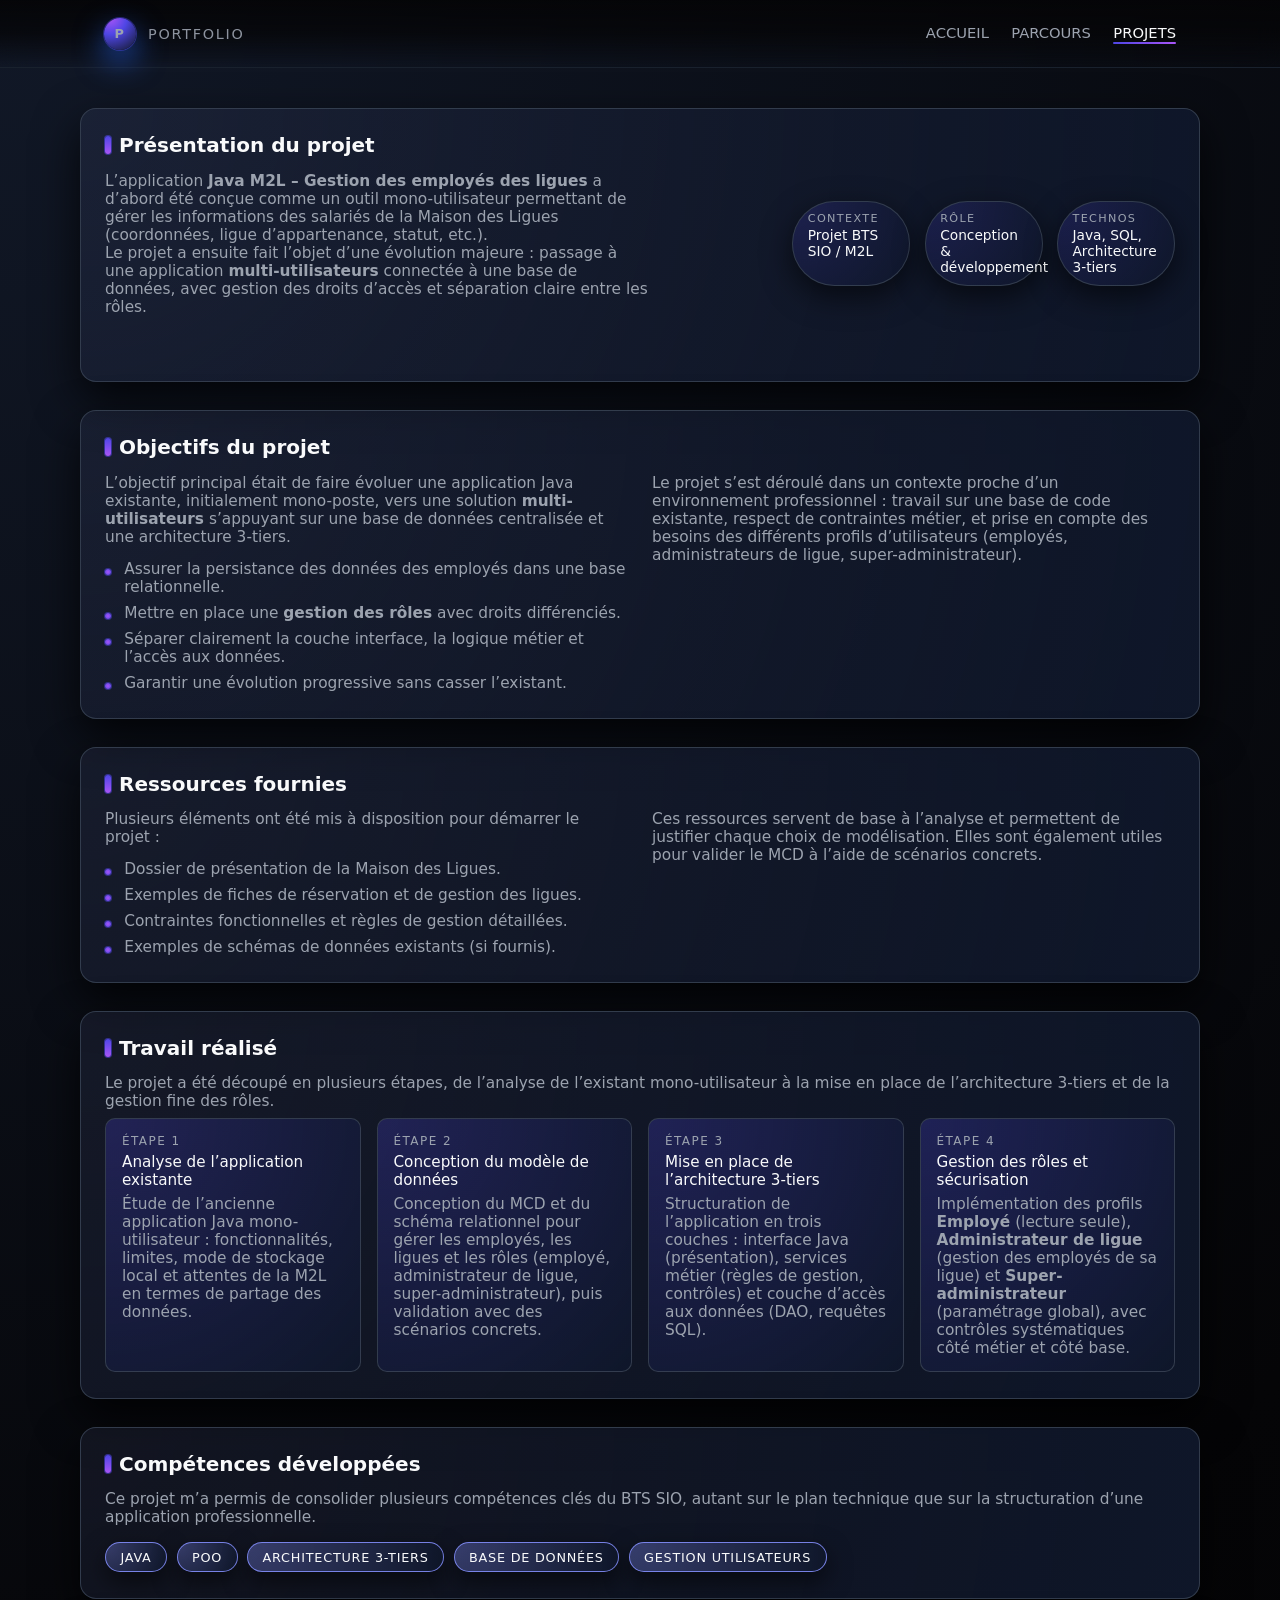
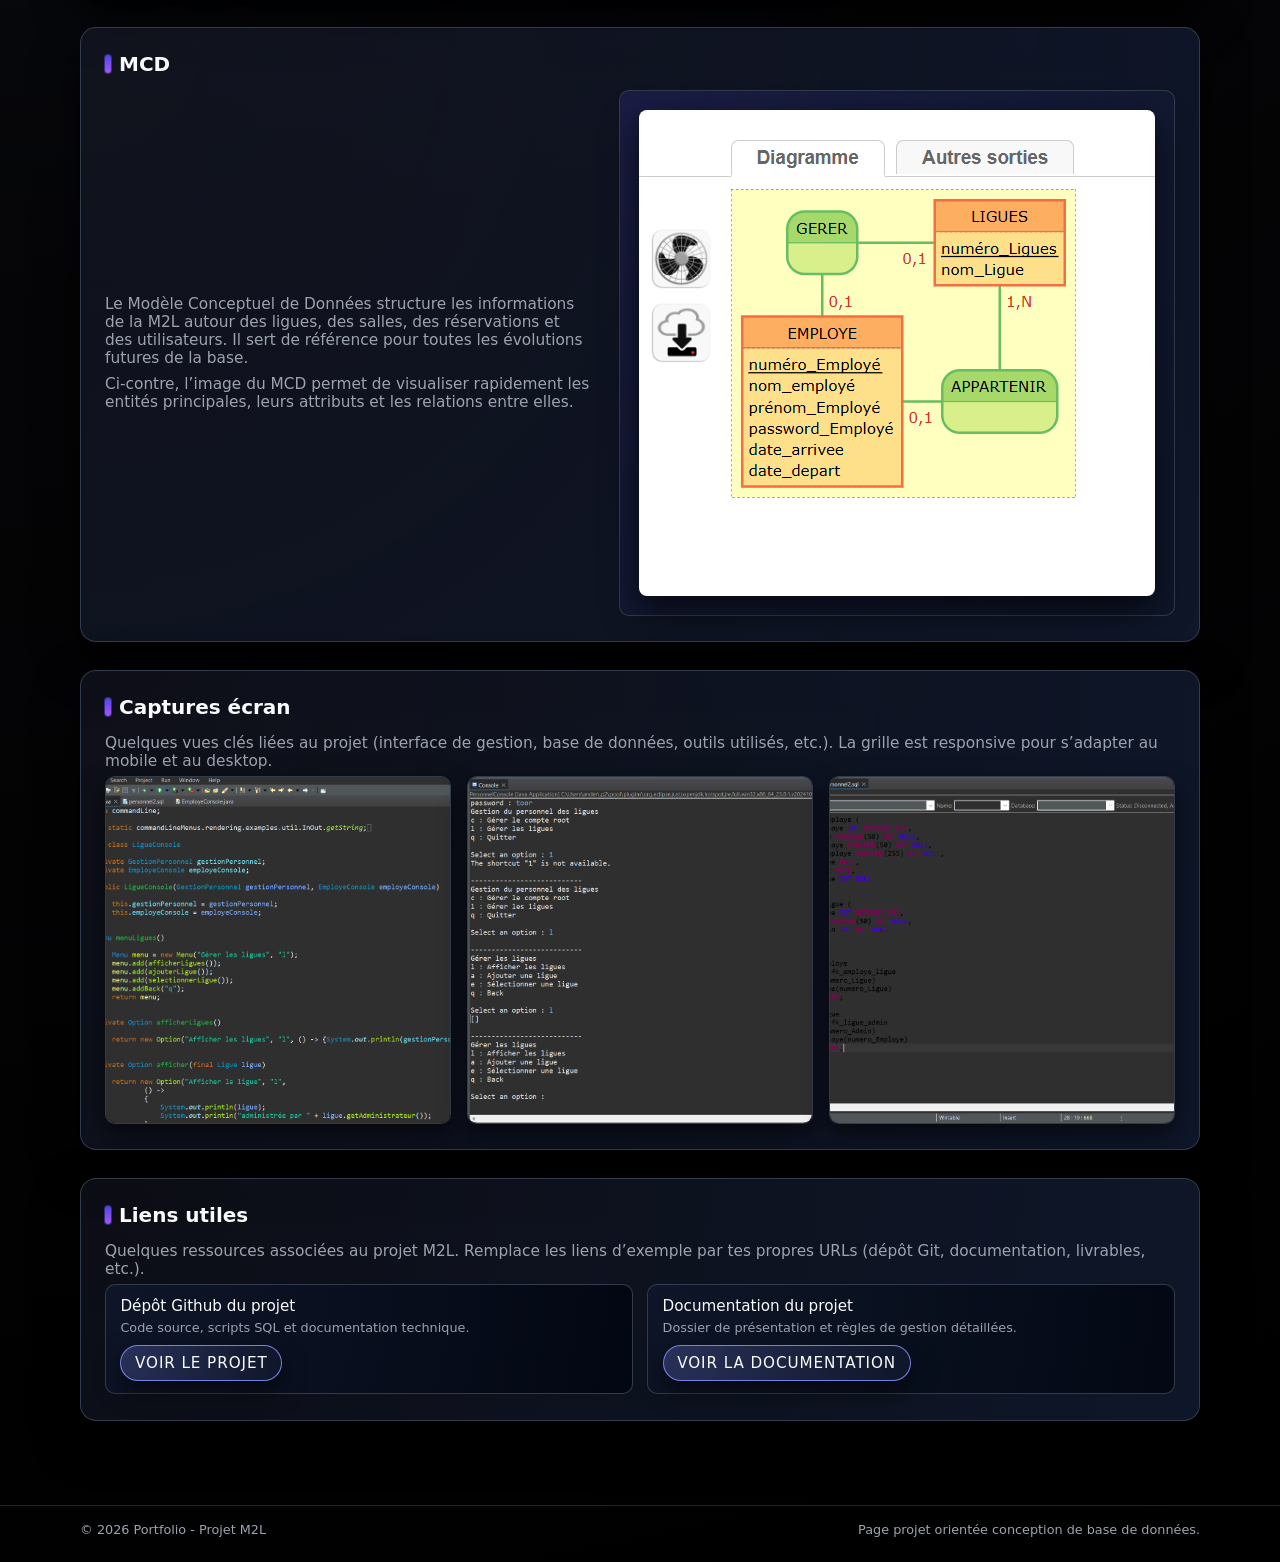
==== index.html @ 2aa51deb "Rename m2l-projet.html to index.html" ====
<!DOCTYPE html>
<html lang="fr">
<head>
  <meta charset="UTF-8" />
  <meta name="viewport" content="width=device-width, initial-scale=1.0" />
  <title>Projet M2L - Portfolio</title>
  <link rel="stylesheet" href="Styles.css">
</head>
<body>
  <div class="page">
    <header>
      <div class="header-inner">
        <a href="index.html" class="logo">
          <div class="logo-mark">P</div>
          <span>PORTFOLIO</span>
        </a>
        <nav>
          <a href="index.html" class="nav-link">ACCUEIL</a>
          <a href="parcours.html" class="nav-link">PARCOURS</a>
          <a href="projets.html" class="nav-link active">PROJETS</a>
        </nav>
      </div>
    </header>

    <main>
      <section class="container" id="presentation">
        <h2>Présentation du projet</h2>
        <div class="intro">
          <div class="intro-text">
            <p>
              L’application <strong>Java M2L – Gestion des employés des ligues</strong> a d’abord été conçue
              comme un outil mono-utilisateur permettant de gérer les informations des salariés de la Maison
              des Ligues (coordonnées, ligue d’appartenance, statut, etc.).
            </p>
            <p class="muted">
              Le projet a ensuite fait l’objet d’une évolution majeure : passage à une application
              <strong>multi-utilisateurs</strong> connectée à une base de données, avec gestion des droits
              d’accès et séparation claire entre les rôles.
            </p>
          </div>
          <div class="intro-meta">
            <div class="pill">
              <span class="pill-label">Contexte</span>
              <span class="pill-value">Projet BTS SIO / M2L</span>
            </div>
            <div class="pill">
              <span class="pill-label">Rôle</span>
              <span class="pill-value">Conception & développement</span>
            </div>
            <div class="pill">
              <span class="pill-label">Technos</span>
              <span class="pill-value">Java, SQL, Architecture 3-tiers</span>
            </div>

          </div>
        </div>
      </section>

      <section class="container" id="objectifs">
        <h2>Objectifs du projet</h2>
        <div class="grid-2">
          <div class="text-block">
            <p>
              L’objectif principal était de faire évoluer une application Java existante, initialement
              mono-poste, vers une solution <strong>multi-utilisateurs</strong> s’appuyant sur une base de
              données centralisée et une architecture 3-tiers.
            </p>
            <ul class="list">
              <li>Assurer la persistance des données des employés dans une base relationnelle.</li>
              <li>Mettre en place une <strong>gestion des rôles</strong> avec droits différenciés.</li>
              <li>Séparer clairement la couche interface, la logique métier et l’accès aux données.</li>
              <li>Garantir une évolution progressive sans casser l’existant.</li>
            </ul>
          </div>
          <div class="text-block">
            <p class="muted">
              Le projet s’est déroulé dans un contexte proche d’un environnement professionnel&nbsp;:
              travail sur une base de code existante, respect de contraintes métier, et prise en compte des
              besoins des différents profils d’utilisateurs (employés, administrateurs de ligue,
              super-administrateur).
            </p>
          </div>
        </div>
      </section>

      <section class="container" id="ressources">
        <h2>Ressources fournies</h2>
        <div class="grid-2">
          <div class="text-block">
            <p>Plusieurs éléments ont été mis à disposition pour démarrer le projet :</p>
            <ul class="list">
              <li>Dossier de présentation de la Maison des Ligues.</li>
              <li>Exemples de fiches de réservation et de gestion des ligues.</li>
              <li>Contraintes fonctionnelles et règles de gestion détaillées.</li>
              <li>Exemples de schémas de données existants (si fournis).</li>
            </ul>
          </div>
          <div class="text-block">
            <p class="muted">
              Ces ressources servent de base à l’analyse et permettent de justifier chaque choix de
              modélisation. Elles sont également utiles pour valider le MCD à l’aide de scénarios concrets.
            </p>
          </div>
        </div>
      </section>

      <section class="container" id="travail">
        <h2>Travail réalisé</h2>
        <p class="muted">
          Le projet a été découpé en plusieurs étapes, de l’analyse de l’existant mono-utilisateur à la mise
          en place de l’architecture 3-tiers et de la gestion fine des rôles.
        </p>
        <div class="work-steps">
          <div class="step-card">
            <span class="step-label">Étape 1</span>
            <span class="step-title">Analyse de l’application existante</span>
            <p class="muted">
              Étude de l’ancienne application Java mono-utilisateur&nbsp;: fonctionnalités, limites,
              mode de stockage local et attentes de la M2L en termes de partage des données.
            </p>
          </div>
          <div class="step-card">
            <span class="step-label">Étape 2</span>
            <span class="step-title">Conception du modèle de données</span>
            <p class="muted">
              Conception du MCD et du schéma relationnel pour gérer les employés, les ligues et les rôles
              (employé, administrateur de ligue, super-administrateur), puis validation avec des scénarios
              concrets.
            </p>
          </div>
          <div class="step-card">
            <span class="step-label">Étape 3</span>
            <span class="step-title">Mise en place de l’architecture 3-tiers</span>
            <p class="muted">
              Structuration de l’application en trois couches&nbsp;: interface Java (présentation), services
              métier (règles de gestion, contrôles) et couche d’accès aux données (DAO, requêtes SQL).
            </p>
          </div>
          <div class="step-card">
            <span class="step-label">Étape 4</span>
            <span class="step-title">Gestion des rôles et sécurisation</span>
            <p class="muted">
              Implémentation des profils <strong>Employé</strong> (lecture seule), <strong>Administrateur de
              ligue</strong> (gestion des employés de sa ligue) et <strong>Super-administrateur</strong>
              (paramétrage global), avec contrôles systématiques côté métier et côté base.
            </p>
          </div>
        </div>
      </section>

      <section class="container" id="competences">
        <h2>Compétences développées</h2>
        <p class="muted">
          Ce projet m’a permis de consolider plusieurs compétences clés du BTS SIO, autant sur le plan
          technique que sur la structuration d’une application professionnelle.
        </p>
        <div class="skills-badges">
          <span class="skill-badge">Java</span>
          <span class="skill-badge">POO</span>
          <span class="skill-badge">Architecture 3-tiers</span>
          <span class="skill-badge">Base de données</span>
          <span class="skill-badge">Gestion utilisateurs</span>
        </div>
      </section>

      <section class="container" id="mcd">
        <h2>MCD</h2>
        <div class="mcd-wrapper">
          <div class="text-block">
            <p>
              Le Modèle Conceptuel de Données structure les informations de la M2L autour des ligues, des
              salles, des réservations et des utilisateurs. Il sert de référence pour toutes les évolutions
              futures de la base.
            </p>
            <p class="muted">
              Ci-contre, l’image du MCD permet de visualiser rapidement les entités principales, leurs
              attributs et les relations entre elles.
            </p>
          </div>
          <div class="mcd-placeholder">
            <img src="Asset/images/mcd44.png" alt="Modèle conceptuel de données de l'application Java M2L" />
          </div>
        </div>
      </section>

      <section class="container" id="captures">
        <h2>Captures écran</h2>
        <p class="muted">
          Quelques vues clés liées au projet (interface de gestion, base de données, outils utilisés, etc.).
          La grille est responsive pour s’adapter au mobile et au desktop.
        </p>
        <div class="captures-grid">
          <div class="card capture-card">
            <img src="Asset/images/interface.png" alt="Interface principale application M2L" />
          </div>
          <div class="card capture-card">
            <img src="Asset/images/console.png" alt="Gestion des employés et des ligues dans l'application M2L" />
          </div>
          <div class="card capture-card">
            <img src="Asset/images/BDD.png" alt="Écran d'administration et gestion des utilisateurs M2L" />
          </div>
        </div>
      </section>

      <section class="container" id="liens">
        <h2>Liens utiles</h2>
        <p class="muted">
          Quelques ressources associées au projet M2L. Remplace les liens d’exemple par tes propres URLs
          (dépôt Git, documentation, livrables, etc.).
        </p>
        <div class="links-list">
          <div class="link-item">
            <div class="link-title">Dépôt Github du projet</div>
            <small>Code source, scripts SQL et documentation technique.</small>
            <a href="https://github.com/diarah-zr/atelier-pro-e" target="_blank" rel="noopener noreferrer" class="btn-link">Voir le projet</a>
          </div>
          <div class="link-item">
            <div class="link-title">Documentation du projet</div>
            <small>Dossier de présentation et règles de gestion détaillées.</small>
            <a href="https://moodle.alexandre-mesle.com/mod/page/view.php?id=1007" target="_blank" rel="noopener noreferrer" class="btn-link">Voir la documentation</a>
          </div>
        </div>
      </section>
    </main>

    <footer>
      <div class="footer-inner">
        <span>© <span id="year"></span> Portfolio - Projet M2L</span>
        <span>Page projet orientée conception de base de données.</span>
      </div>
    </footer>

    <div class="lightbox" id="lightbox" aria-hidden="true">
      <div class="lightbox-inner">
        <button class="lightbox-close" type="button" aria-label="Fermer l’aperçu de l’image">&times;</button>
        <img src="" alt="" class="lightbox-image" />
      </div>
    </div>
  </div>

  <script src="Script.js"></script>
</body>
</html>
---- Styles.css ----
:root {
    --bg-color: #050507;
    --card-bg: #0f1015;
    --accent: #4f46e5;
    --accent-soft: rgba(79, 70, 229, 0.15);
    --text-main: #f9fafb;
    --text-muted: #9ca3af;
    --border-subtle: #1f2933;
    --radius-lg: 16px;
    --radius-md: 10px;
    --shadow-soft: 0 18px 45px rgba(0, 0, 0, 0.75);
    --shadow-subtle: 0 10px 30px rgba(0, 0, 0, 0.6);
    --transition-fast: 180ms ease-out;
  }

  * {
    box-sizing: border-box;
    margin: 0;
    padding: 0;
  }

  body {
    min-height: 100vh;
    font-family: system-ui, -apple-system, BlinkMacSystemFont, "Segoe UI", sans-serif;
    background: radial-gradient(circle at top left, #111827 0, #050507 55%, #000 100%);
    color: var(--text-main);
    -webkit-font-smoothing: antialiased;
  }

  a {
    color: inherit;
    text-decoration: none;
  }

  .page {
    display: flex;
    flex-direction: column;
    min-height: 100vh;
  }

  header {
    position: sticky;
    top: 0;
    z-index: 50;
    backdrop-filter: blur(14px);
    background: linear-gradient(to bottom, rgba(5, 5, 7, 0.95), rgba(5, 5, 7, 0.75), transparent);
    border-bottom: 1px solid rgba(31, 41, 55, 0.8);
  }

  .header-inner {
    max-width: 1120px;
    margin: 0 auto;
    padding: 1.1rem 1.5rem;
    display: flex;
    align-items: center;
    justify-content: space-between;
    gap: 1.5rem;
  }

  .logo {
    display: flex;
    align-items: center;
    gap: 0.75rem;
    letter-spacing: 0.12em;
    font-size: 0.9rem;
    text-transform: uppercase;
    color: var(--text-muted);
  }

  .logo-mark {
    width: 32px;
    height: 32px;
    border-radius: 999px;
    background: radial-gradient(circle at 20% 0, #a855f7, #4f46e5 40%, #111827 100%);
    box-shadow:
      0 0 0 1px rgba(79, 70, 229, 0.45),
      0 12px 30px rgba(37, 99, 235, 0.7);
    display: flex;
    align-items: center;
    justify-content: center;
    font-weight: 700;
    font-size: 0.8rem;
  }

  .logo span:last-child {
    opacity: 0.9;
  }

  nav {
    display: flex;
    align-items: center;
    gap: 1.4rem;
    font-size: 0.92rem;
  }

  .nav-link {
    position: relative;
    color: var(--text-muted);
    padding-bottom: 0.2rem;
    transition: color var(--transition-fast);
  }

  .nav-link::after {
    content: "";
    position: absolute;
    left: 0;
    bottom: 0;
    width: 0;
    height: 2px;
    border-radius: 999px;
    background: linear-gradient(to right, #4f46e5, #a855f7);
    transition: width var(--transition-fast);
  }

  .nav-link:hover {
    color: var(--text-main);
  }

  .nav-link:hover::after {
    width: 100%;
  }

  .nav-link.active {
    color: var(--text-main);
  }

  .nav-link.active::after {
    width: 100%;
  }

  main {
    flex: 1;
    padding: 2.5rem 1.5rem 3.5rem;
  }

  .intro {
    max-width: 1120px;
    margin: 0 auto 2.5rem;
    display: grid;
    grid-template-columns: minmax(0, 2.2fr) minmax(0, 1.3fr);
    gap: 2.5rem;
    align-items: center;
  }

  .intro-text h1 {
    font-size: clamp(2.1rem, 3vw, 2.6rem);
    line-height: 1.2;
    margin-bottom: 0.9rem;
  }

  .intro-text h1 span {
    background: linear-gradient(to right, #6366f1, #a855f7);
    -webkit-background-clip: text;
    color: transparent;
  }

  .intro-text p {
    color: var(--text-muted);
    font-size: 0.98rem;
    max-width: 34rem;
  }

  .intro-meta {
    display: grid;
    grid-template-columns: repeat(auto-fit, minmax(110px, 1fr));
    gap: 0.9rem;
  }

  .pill {
    border-radius: 999px;
    padding: 0.65rem 0.9rem;
    border: 1px solid rgba(55, 65, 81, 0.9);
    background: radial-gradient(circle at top left, rgba(79, 70, 229, 0.2), rgba(15, 23, 42, 0.95));
    box-shadow: var(--shadow-subtle);
    display: flex;
    flex-direction: column;
    gap: 0.12rem;
  }

  .pill-label {
    font-size: 0.7rem;
    text-transform: uppercase;
    letter-spacing: 0.12em;
    color: var(--text-muted);
  }

  .pill-value {
    font-size: 0.86rem;
  }

  section.container {
    max-width: 1120px;
    margin: 0 auto 1.75rem;
    padding: 1.5rem 1.5rem 1.6rem;
    border-radius: var(--radius-lg);
    background: radial-gradient(circle at top left, rgba(148, 163, 253, 0.08), rgba(15, 23, 42, 0.98));
    border: 1px solid rgba(55, 65, 81, 0.9);
    box-shadow: var(--shadow-soft);
  }

  section.container h2 {
    font-size: 1.25rem;
    margin-bottom: 0.9rem;
    display: flex;
    align-items: center;
    gap: 0.5rem;
  }

  section.container h2::before {
    content: "";
    width: 6px;
    height: 18px;
    border-radius: 999px;
    background: linear-gradient(to bottom, #4f46e5, #a855f7);
    box-shadow: 0 0 0 1px rgba(79, 70, 229, 0.55);
  }

  section.container p,
  section.container li {
    font-size: 0.96rem;
    color: var(--text-muted);
  }

  .text-block {
    display: flex;
    flex-direction: column;
    gap: 0.5rem;
  }

  .muted {
    color: var(--text-muted);
  }

  .skills-badges {
    display: flex;
    flex-wrap: wrap;
    gap: 0.6rem;
    margin-top: 1rem;
  }

  .skill-badge {
    padding: 0.4rem 0.9rem;
    border-radius: 999px;
    font-size: 0.8rem;
    letter-spacing: 0.06em;
    text-transform: uppercase;
    border: 1px solid rgba(129, 140, 248, 0.9);
    background:
      radial-gradient(circle at top left, rgba(129, 140, 248, 0.35), rgba(15, 23, 42, 0.95));
    box-shadow: 0 10px 25px rgba(0, 0, 0, 0.55);
    color: var(--text-main);
    white-space: nowrap;
    transition:
      transform var(--transition-fast),
      box-shadow var(--transition-fast),
      border-color var(--transition-fast),
      background var(--transition-fast);
  }

  .skill-badge:hover {
    transform: translateY(-2px);
    box-shadow: var(--shadow-subtle);
    border-color: rgba(196, 181, 253, 0.95);
    background:
      radial-gradient(circle at top left, rgba(196, 181, 253, 0.4), rgba(15, 23, 42, 0.98));
  }

  .lightbox {
    position: fixed;
    inset: 0;
    background: rgba(0, 0, 0, 0.8);
    display: flex;
    align-items: center;
    justify-content: center;
    opacity: 0;
    pointer-events: none;
    transition: opacity var(--transition-fast);
    z-index: 90;
  }

  .lightbox.is-open {
    opacity: 1;
    pointer-events: auto;
  }

  .lightbox-inner {
    position: relative;
    max-width: 90vw;
    max-height: 85vh;
    border-radius: var(--radius-lg);
    background: radial-gradient(circle at top left, rgba(55, 65, 81, 0.6), rgba(15, 23, 42, 0.98));
    border: 1px solid rgba(55, 65, 81, 0.9);
    box-shadow: 0 25px 70px rgba(0, 0, 0, 0.9);
    overflow: hidden;
    transform: scale(0.96);
    opacity: 0.98;
    transition: transform var(--transition-fast);
  }

  .lightbox.is-open .lightbox-inner {
    transform: scale(1);
  }

  .lightbox-image {
    display: block;
    max-width: 90vw;
    max-height: 85vh;
    width: auto;
    height: auto;
    object-fit: contain;
  }

  .lightbox-close {
    position: absolute;
    top: 0.75rem;
    right: 0.85rem;
    width: 32px;
    height: 32px;
    border-radius: 999px;
    border: 1px solid rgba(148, 163, 253, 0.9);
    background: rgba(15, 23, 42, 0.95);
    color: var(--text-main);
    font-size: 1.3rem;
    line-height: 1;
    cursor: pointer;
    display: flex;
    align-items: center;
    justify-content: center;
    transition:
      background var(--transition-fast),
      transform var(--transition-fast),
      box-shadow var(--transition-fast);
  }

  .lightbox-close:hover {
    background: rgba(55, 65, 81, 0.95);
    transform: translateY(-1px);
    box-shadow: 0 10px 25px rgba(0, 0, 0, 0.7);
  }

  .grid-2 {
    display: grid;
    grid-template-columns: repeat(2, minmax(0, 1fr));
    gap: 1.5rem;
  }

  .list {
    list-style: none;
    display: flex;
    flex-direction: column;
    gap: 0.5rem;
    margin-top: 0.4rem;
  }

  .list li {
    position: relative;
    padding-left: 1.2rem;
  }

  .list li::before {
    content: "";
    position: absolute;
    left: 0;
    top: 0.55rem;
    width: 6px;
    height: 6px;
    border-radius: 999px;
    background: radial-gradient(circle, #a855f7, #4f46e5);
    box-shadow: 0 0 0 1px rgba(79, 70, 229, 0.5);
  }

  .work-steps {
    display: grid;
    grid-template-columns: repeat(auto-fit, minmax(210px, 1fr));
    gap: 1rem;
    margin-top: 0.5rem;
  }

  .step-card {
    border-radius: var(--radius-md);
    border: 1px solid rgba(55, 65, 81, 0.9);
    background: radial-gradient(circle at top left, rgba(79, 70, 229, 0.25), rgba(15, 23, 42, 0.98));
    padding: 0.9rem 1rem;
    display: flex;
    flex-direction: column;
    gap: 0.35rem;
  }

  .step-label {
    font-size: 0.75rem;
    text-transform: uppercase;
    letter-spacing: 0.12em;
    color: var(--text-muted);
  }

  .step-title {
    font-size: 0.95rem;
    font-weight: 500;
  }

  .mcd-wrapper {
    display: grid;
    grid-template-columns: minmax(0, 1.4fr) minmax(0, 1.6fr);
    gap: 1.75rem;
    align-items: center;
    margin-top: 0.3rem;
  }

  .mcd-placeholder {
    border-radius: var(--radius-md);
    border: 1px solid rgba(55, 65, 81, 0.9);
    background: radial-gradient(circle at top left, rgba(79, 70, 229, 0.18), rgba(15, 23, 42, 0.98));
    padding: 1.2rem;
    display: flex;
    flex-direction: column;
    justify-content: center;
    align-items: center;
    text-align: center;
  }

  .mcd-placeholder img {
    max-width: 600px;
    width: 100%;
    height: auto;
    border-radius: calc(var(--radius-md) - 2px);
    box-shadow: 0 14px 35px rgba(0, 0, 0, 0.7);
    display: block;
  }

  .captures-grid {
    display: grid;
    grid-template-columns: repeat(3, minmax(0, 1fr));
    gap: 1rem;
    margin-top: 0.4rem;
  }

  .capture-card,
  .card {
    position: relative;
    overflow: hidden;
    border-radius: var(--radius-md);
    border: 1px solid rgba(55, 65, 81, 0.9);
    background: radial-gradient(circle at top left, rgba(17, 24, 39, 0.9), rgba(3, 7, 18, 0.9));
    min-height: 160px;
    display: flex;
    align-items: center;
    justify-content: center;
    color: var(--text-muted);
    font-size: 0.9rem;
    text-align: center;
    padding: 0;
    cursor: default;
    box-shadow: 0 10px 25px rgba(0, 0, 0, 0.6);
    transition:
      transform var(--transition-fast),
      box-shadow var(--transition-fast),
      border-color var(--transition-fast);
  }

  .capture-card::after,
  .card::after {
    content: "";
    position: absolute;
    inset: 0;
    background: radial-gradient(circle at top left, rgba(79, 70, 229, 0.25), transparent 60%);
    opacity: 0;
    transition: opacity var(--transition-fast);
    pointer-events: none;
  }

  .capture-card img,
  .card img {
    width: 100%;
    height: 100%;
    object-fit: cover;
    border-radius: calc(var(--radius-md) - 2px);
    transform: scale(1);
    transition: transform var(--transition-fast);
    display: block;
  }

  .capture-card:hover,
  .card:hover {
    transform: translateY(-4px);
    box-shadow: var(--shadow-subtle);
    border-color: rgba(129, 140, 248, 0.9);
  }

  .capture-card:hover::after,
  .card:hover::after {
    opacity: 1;
  }

  .capture-card:hover img,
  .card:hover img {
    transform: scale(1.03);
  }

  .links-list {
    display: grid;
    grid-template-columns: repeat(auto-fit, minmax(210px, 1fr));
    gap: 0.9rem;
    margin-top: 0.4rem;
  }

  .link-item {
    border-radius: var(--radius-md);
    border: 1px solid rgba(55, 65, 81, 0.9);
    background: radial-gradient(circle at top left, rgba(15, 23, 42, 0.95), rgba(3, 7, 18, 0.95));
    padding: 0.75rem 0.9rem;
    display: flex;
    flex-direction: column;
    gap: 0.3rem;
    transition: border-color var(--transition-fast), box-shadow var(--transition-fast), transform var(--transition-fast);
  }

  .link-title {
    font-size: 0.95rem;
    color: var(--text-main);
  }

  .link-item a {
    font-size: 0.95rem;
    color: var(--text-main);
  }

  .btn-link {
    align-self: flex-start;
    margin-top: 0.35rem;
    padding: 0.5rem 0.85rem;
    border-radius: 999px;
    border: 1px solid rgba(129, 140, 248, 0.9);
    background: radial-gradient(circle at top left, rgba(129, 140, 248, 0.25), rgba(15, 23, 42, 0.95));
    box-shadow: 0 10px 25px rgba(0, 0, 0, 0.55);
    font-size: 0.82rem;
    letter-spacing: 0.06em;
    text-transform: uppercase;
    transition:
      transform var(--transition-fast),
      box-shadow var(--transition-fast),
      border-color var(--transition-fast),
      background var(--transition-fast);
  }

  .btn-link:hover {
    transform: translateY(-1px);
    box-shadow: var(--shadow-subtle);
    border-color: rgba(196, 181, 253, 0.95);
    background: radial-gradient(circle at top left, rgba(196, 181, 253, 0.28), rgba(15, 23, 42, 0.98));
  }

  .link-item small {
    font-size: 0.8rem;
    color: var(--text-muted);
  }

  .link-item:hover {
    border-color: rgba(129, 140, 248, 0.95);
    transform: translateY(-2px);
    box-shadow: var(--shadow-subtle);
  }

  footer {
    border-top: 1px solid rgba(31, 41, 55, 0.9);
    padding: 1rem 1.5rem 1.6rem;
    color: var(--text-muted);
    font-size: 0.8rem;
  }

  .footer-inner {
    max-width: 1120px;
    margin: 0 auto;
    display: flex;
    justify-content: space-between;
    gap: 1rem;
    flex-wrap: wrap;
  }

  /* Responsif */
  @media (max-width: 1024px) {
    .captures-grid {
      grid-template-columns: repeat(2, minmax(0, 1fr));
    }
  }

  @media (max-width: 900px) {
    .intro {
      grid-template-columns: minmax(0, 1fr);
    }

    .intro-meta {
      max-width: 20rem;
    }

    .mcd-wrapper {
      grid-template-columns: minmax(0, 1fr);
    }
  }

  @media (max-width: 720px) {
    .header-inner {
      padding-inline: 1.1rem;
    }

    nav {
      gap: 1rem;
      font-size: 0.86rem;
    }

    main {
      padding-inline: 1.1rem;
      padding-top: 2rem;
    }

    section.container {
      padding-inline: 1.2rem;
    }

    .grid-2 {
      grid-template-columns: minmax(0, 1fr);
    }

    .captures-grid {
      grid-template-columns: minmax(0, 1fr);
    }
  }
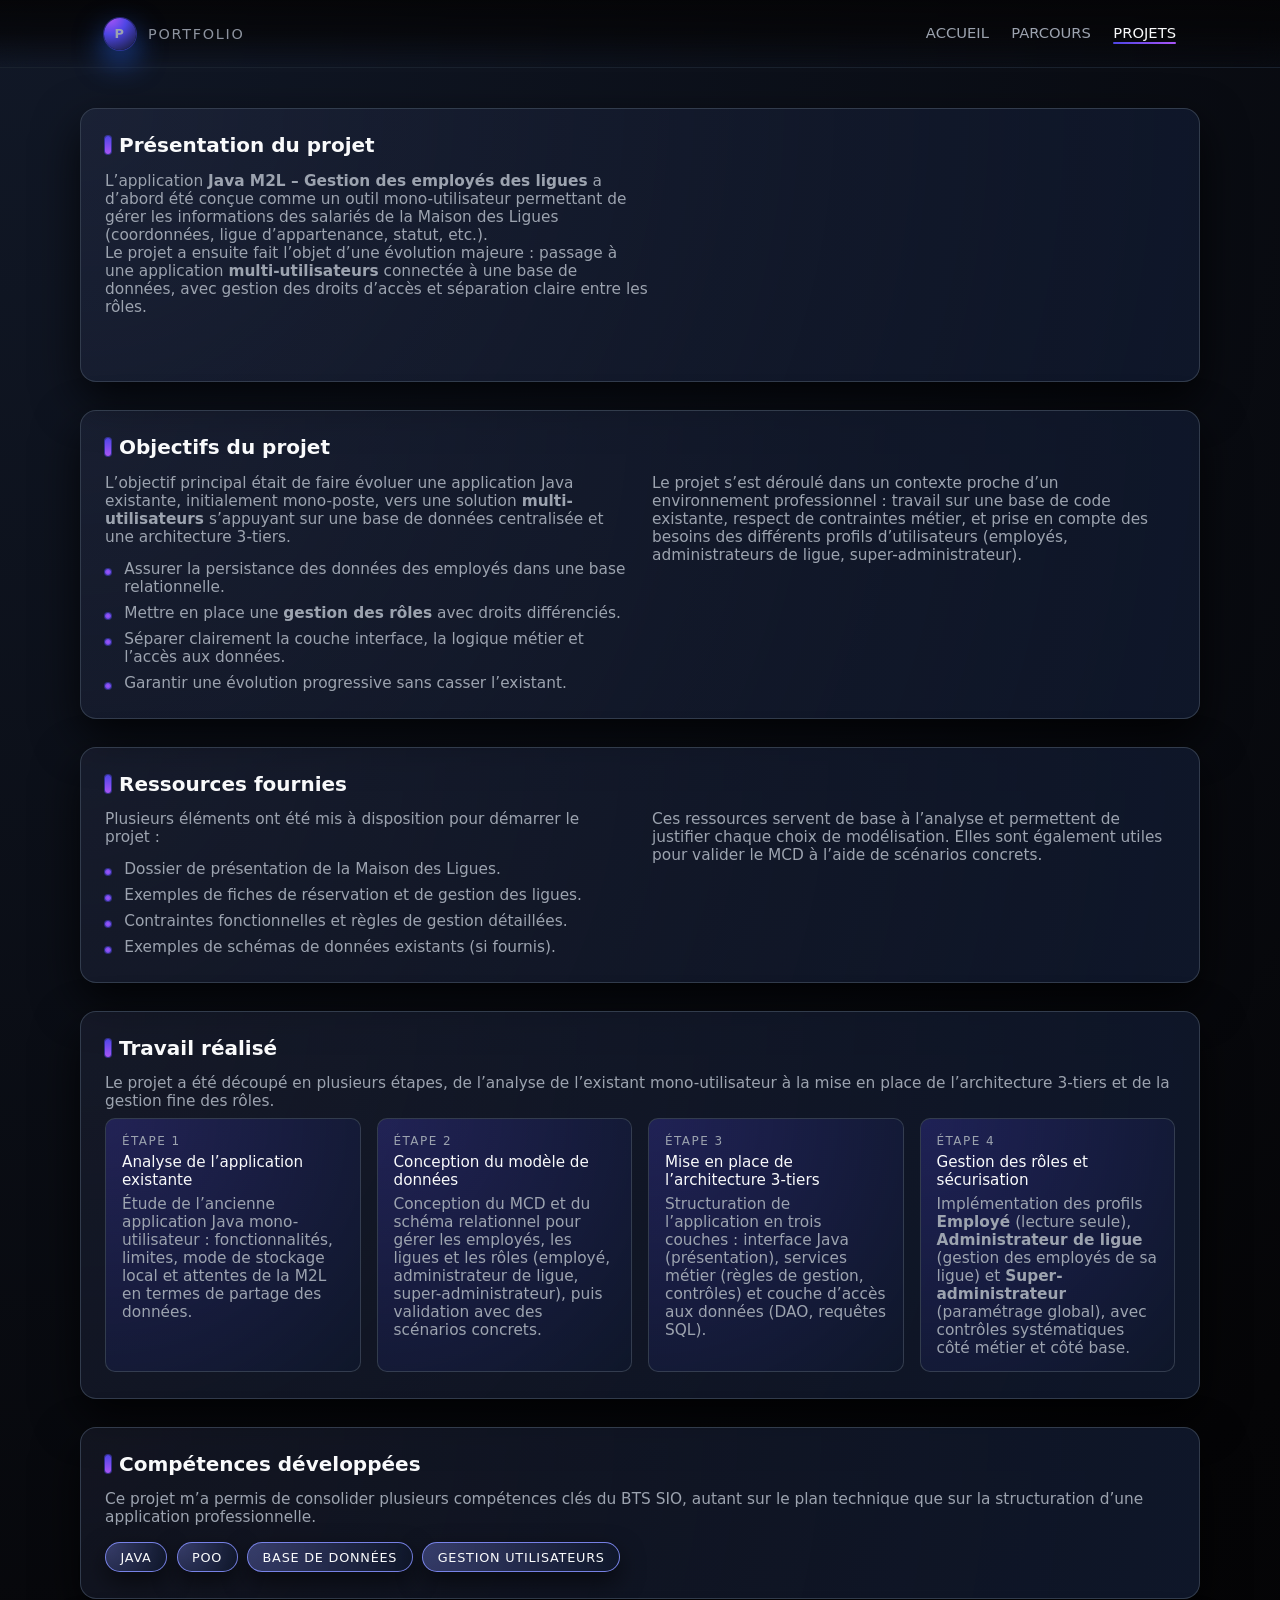
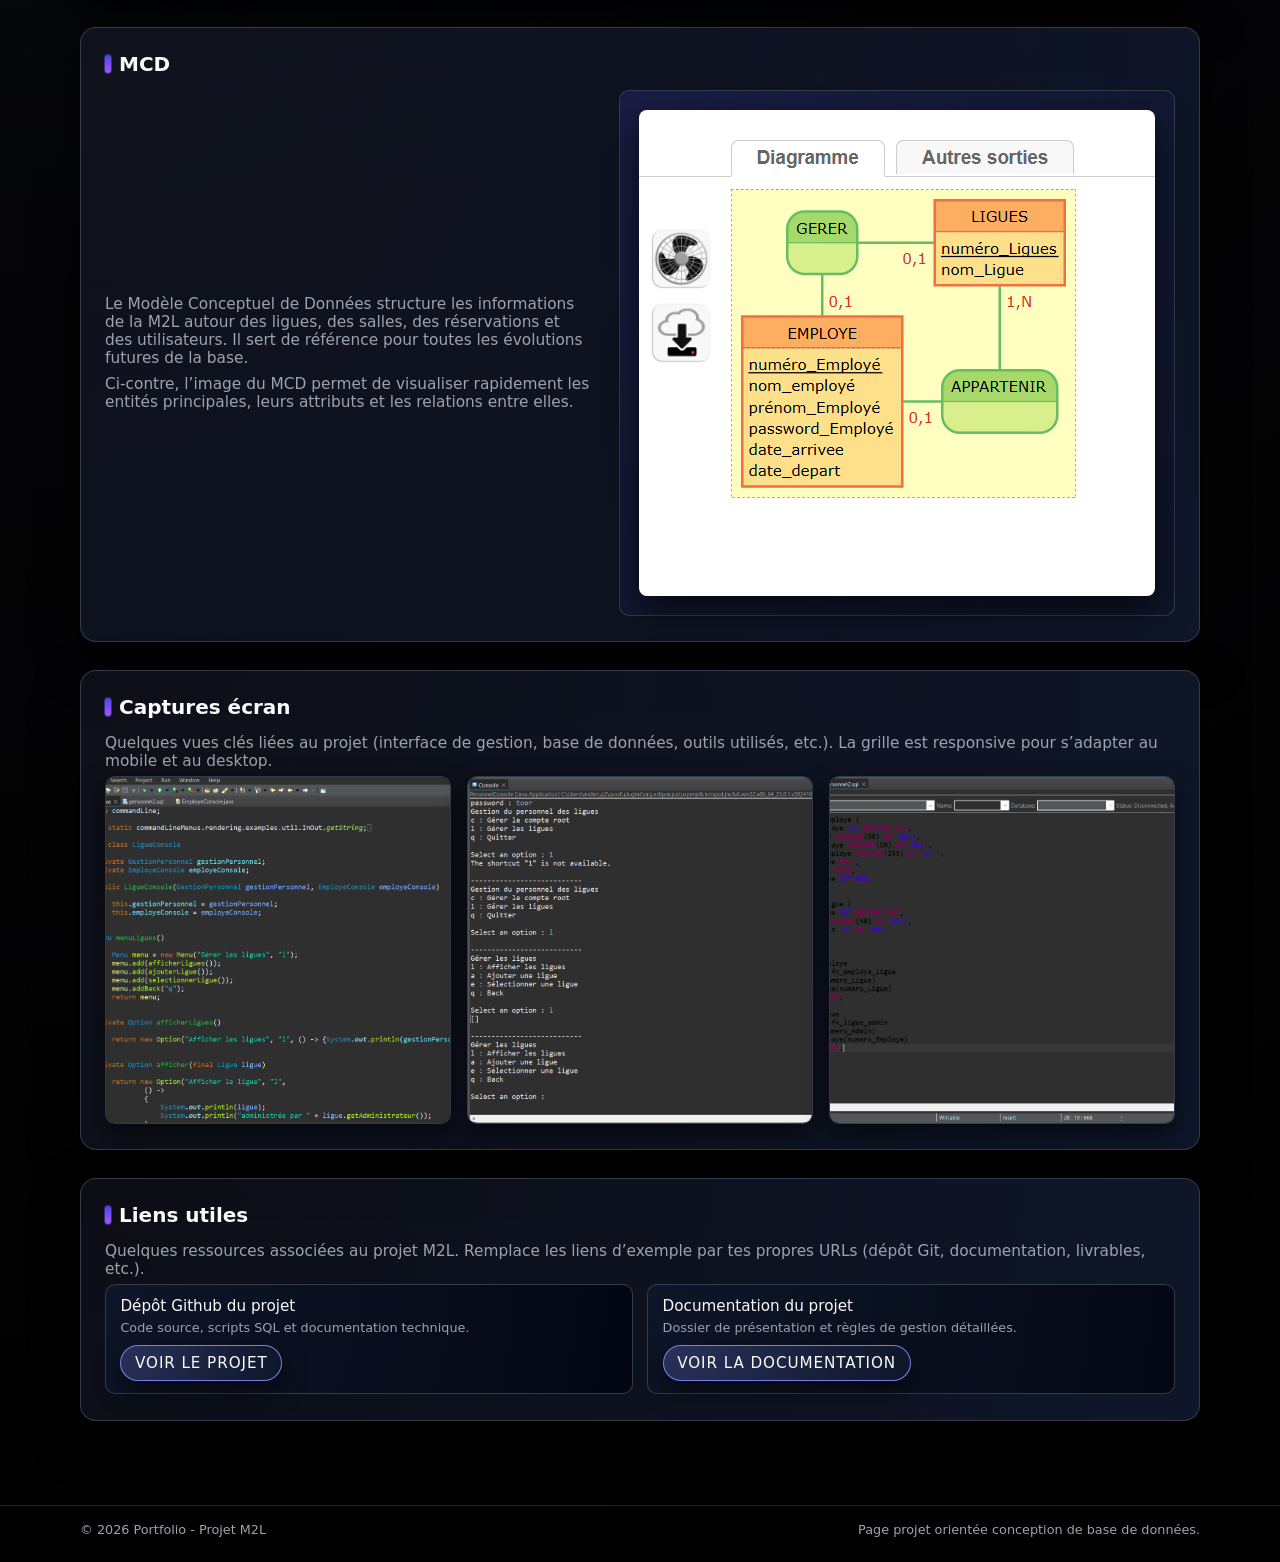
==== commit 84bb2721: "Votre message ici" ====
--- a/index.html
+++ b/index.html
@@ -38,21 +38,7 @@
               d’accès et séparation claire entre les rôles.
             </p>
           </div>
-          <div class="intro-meta">
-            <div class="pill">
-              <span class="pill-label">Contexte</span>
-              <span class="pill-value">Projet BTS SIO / M2L</span>
-            </div>
-            <div class="pill">
-              <span class="pill-label">Rôle</span>
-              <span class="pill-value">Conception & développement</span>
-            </div>
-            <div class="pill">
-              <span class="pill-label">Technos</span>
-              <span class="pill-value">Java, SQL, Architecture 3-tiers</span>
-            </div>
-
-          </div>
+         
         </div>
       </section>
 
@@ -157,7 +143,6 @@
         <div class="skills-badges">
           <span class="skill-badge">Java</span>
           <span class="skill-badge">POO</span>
-          <span class="skill-badge">Architecture 3-tiers</span>
           <span class="skill-badge">Base de données</span>
           <span class="skill-badge">Gestion utilisateurs</span>
         </div>
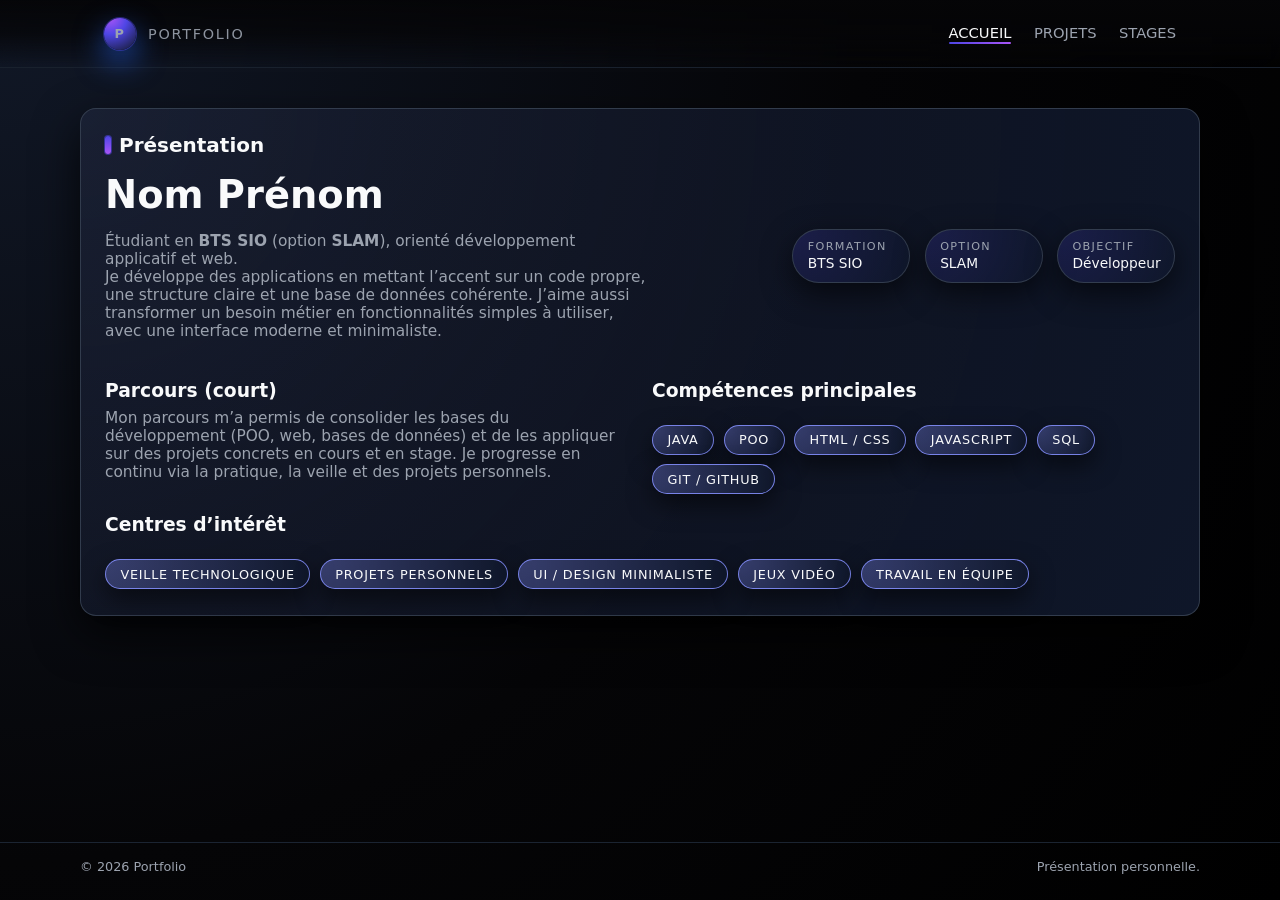
==== commit 4ee7e71b: "Ajout des pages projets et stages + modification index" ====
--- a/index.html
+++ b/index.html
@@ -3,206 +3,90 @@
 <head>
   <meta charset="UTF-8" />
   <meta name="viewport" content="width=device-width, initial-scale=1.0" />
-  <title>Projet M2L - Portfolio</title>
+  <title>Accueil - Portfolio</title>
   <link rel="stylesheet" href="Styles.css">
 </head>
 <body>
   <div class="page">
     <header>
       <div class="header-inner">
-        <a href="index.html" class="logo">
+        <a href="accueil.html" class="logo">
           <div class="logo-mark">P</div>
           <span>PORTFOLIO</span>
         </a>
         <nav>
-          <a href="index.html" class="nav-link">ACCUEIL</a>
-          <a href="parcours.html" class="nav-link">PARCOURS</a>
-          <a href="projets.html" class="nav-link active">PROJETS</a>
+          <a href="index.html" class="nav-link active">ACCUEIL</a>
+          <a href="projets.html" class="nav-link">PROJETS</a>
+          <a href="stages.html" class="nav-link">STAGES</a>
         </nav>
       </div>
     </header>
 
     <main>
       <section class="container" id="presentation">
-        <h2>Présentation du projet</h2>
+        <h2>Présentation</h2>
+
         <div class="intro">
           <div class="intro-text">
+            <h1>Nom Prénom</h1>
+            <p class="muted">
+              Étudiant en <strong>BTS SIO</strong> (option <strong>SLAM</strong>), orienté développement
+              applicatif et web.
+            </p>
             <p>
-              L’application <strong>Java M2L – Gestion des employés des ligues</strong> a d’abord été conçue
-              comme un outil mono-utilisateur permettant de gérer les informations des salariés de la Maison
-              des Ligues (coordonnées, ligue d’appartenance, statut, etc.).
-            </p>
-            <p class="muted">
-              Le projet a ensuite fait l’objet d’une évolution majeure : passage à une application
-              <strong>multi-utilisateurs</strong> connectée à une base de données, avec gestion des droits
-              d’accès et séparation claire entre les rôles.
+              Je développe des applications en mettant l’accent sur un code propre, une structure claire et
+              une base de données cohérente. J’aime aussi transformer un besoin métier en fonctionnalités
+              simples à utiliser, avec une interface moderne et minimaliste.
             </p>
           </div>
-         
+
+          <div class="intro-meta">
+            <div class="pill">
+              <span class="pill-label">Formation</span>
+              <span class="pill-value">BTS SIO</span>
+            </div>
+            <div class="pill">
+              <span class="pill-label">Option</span>
+              <span class="pill-value">SLAM</span>
+            </div>
+            <div class="pill">
+              <span class="pill-label">Objectif</span>
+              <span class="pill-value">Développeur</span>
+            </div>
+          </div>
         </div>
-      </section>
 
-      <section class="container" id="objectifs">
-        <h2>Objectifs du projet</h2>
         <div class="grid-2">
           <div class="text-block">
-            <p>
-              L’objectif principal était de faire évoluer une application Java existante, initialement
-              mono-poste, vers une solution <strong>multi-utilisateurs</strong> s’appuyant sur une base de
-              données centralisée et une architecture 3-tiers.
-            </p>
-            <ul class="list">
-              <li>Assurer la persistance des données des employés dans une base relationnelle.</li>
-              <li>Mettre en place une <strong>gestion des rôles</strong> avec droits différenciés.</li>
-              <li>Séparer clairement la couche interface, la logique métier et l’accès aux données.</li>
-              <li>Garantir une évolution progressive sans casser l’existant.</li>
-            </ul>
-          </div>
-          <div class="text-block">
+            <h3>Parcours (court)</h3>
             <p class="muted">
-              Le projet s’est déroulé dans un contexte proche d’un environnement professionnel&nbsp;:
-              travail sur une base de code existante, respect de contraintes métier, et prise en compte des
-              besoins des différents profils d’utilisateurs (employés, administrateurs de ligue,
-              super-administrateur).
+              Mon parcours m’a permis de consolider les bases du développement (POO, web, bases de données)
+              et de les appliquer sur des projets concrets en cours et en stage. Je progresse en continu via
+              la pratique, la veille et des projets personnels.
             </p>
           </div>
-        </div>
-      </section>
 
-      <section class="container" id="ressources">
-        <h2>Ressources fournies</h2>
-        <div class="grid-2">
           <div class="text-block">
-            <p>Plusieurs éléments ont été mis à disposition pour démarrer le projet :</p>
-            <ul class="list">
-              <li>Dossier de présentation de la Maison des Ligues.</li>
-              <li>Exemples de fiches de réservation et de gestion des ligues.</li>
-              <li>Contraintes fonctionnelles et règles de gestion détaillées.</li>
-              <li>Exemples de schémas de données existants (si fournis).</li>
-            </ul>
-          </div>
-          <div class="text-block">
-            <p class="muted">
-              Ces ressources servent de base à l’analyse et permettent de justifier chaque choix de
-              modélisation. Elles sont également utiles pour valider le MCD à l’aide de scénarios concrets.
-            </p>
+            <h3>Compétences principales</h3>
+            <div class="skills-badges">
+              <span class="skill-badge">Java</span>
+              <span class="skill-badge">POO</span>
+              <span class="skill-badge">HTML / CSS</span>
+              <span class="skill-badge">JavaScript</span>
+              <span class="skill-badge">SQL</span>
+              <span class="skill-badge">Git / GitHub</span>
+            </div>
           </div>
         </div>
-      </section>
 
-      <section class="container" id="travail">
-        <h2>Travail réalisé</h2>
-        <p class="muted">
-          Le projet a été découpé en plusieurs étapes, de l’analyse de l’existant mono-utilisateur à la mise
-          en place de l’architecture 3-tiers et de la gestion fine des rôles.
-        </p>
-        <div class="work-steps">
-          <div class="step-card">
-            <span class="step-label">Étape 1</span>
-            <span class="step-title">Analyse de l’application existante</span>
-            <p class="muted">
-              Étude de l’ancienne application Java mono-utilisateur&nbsp;: fonctionnalités, limites,
-              mode de stockage local et attentes de la M2L en termes de partage des données.
-            </p>
-          </div>
-          <div class="step-card">
-            <span class="step-label">Étape 2</span>
-            <span class="step-title">Conception du modèle de données</span>
-            <p class="muted">
-              Conception du MCD et du schéma relationnel pour gérer les employés, les ligues et les rôles
-              (employé, administrateur de ligue, super-administrateur), puis validation avec des scénarios
-              concrets.
-            </p>
-          </div>
-          <div class="step-card">
-            <span class="step-label">Étape 3</span>
-            <span class="step-title">Mise en place de l’architecture 3-tiers</span>
-            <p class="muted">
-              Structuration de l’application en trois couches&nbsp;: interface Java (présentation), services
-              métier (règles de gestion, contrôles) et couche d’accès aux données (DAO, requêtes SQL).
-            </p>
-          </div>
-          <div class="step-card">
-            <span class="step-label">Étape 4</span>
-            <span class="step-title">Gestion des rôles et sécurisation</span>
-            <p class="muted">
-              Implémentation des profils <strong>Employé</strong> (lecture seule), <strong>Administrateur de
-              ligue</strong> (gestion des employés de sa ligue) et <strong>Super-administrateur</strong>
-              (paramétrage global), avec contrôles systématiques côté métier et côté base.
-            </p>
-          </div>
-        </div>
-      </section>
-
-      <section class="container" id="competences">
-        <h2>Compétences développées</h2>
-        <p class="muted">
-          Ce projet m’a permis de consolider plusieurs compétences clés du BTS SIO, autant sur le plan
-          technique que sur la structuration d’une application professionnelle.
-        </p>
-        <div class="skills-badges">
-          <span class="skill-badge">Java</span>
-          <span class="skill-badge">POO</span>
-          <span class="skill-badge">Base de données</span>
-          <span class="skill-badge">Gestion utilisateurs</span>
-        </div>
-      </section>
-
-      <section class="container" id="mcd">
-        <h2>MCD</h2>
-        <div class="mcd-wrapper">
-          <div class="text-block">
-            <p>
-              Le Modèle Conceptuel de Données structure les informations de la M2L autour des ligues, des
-              salles, des réservations et des utilisateurs. Il sert de référence pour toutes les évolutions
-              futures de la base.
-            </p>
-            <p class="muted">
-              Ci-contre, l’image du MCD permet de visualiser rapidement les entités principales, leurs
-              attributs et les relations entre elles.
-            </p>
-          </div>
-          <div class="mcd-placeholder">
-            <img src="Asset/images/mcd44.png" alt="Modèle conceptuel de données de l'application Java M2L" />
-          </div>
-        </div>
-      </section>
-
-      <section class="container" id="captures">
-        <h2>Captures écran</h2>
-        <p class="muted">
-          Quelques vues clés liées au projet (interface de gestion, base de données, outils utilisés, etc.).
-          La grille est responsive pour s’adapter au mobile et au desktop.
-        </p>
-        <div class="captures-grid">
-          <div class="card capture-card">
-            <img src="Asset/images/interface.png" alt="Interface principale application M2L" />
-          </div>
-          <div class="card capture-card">
-            <img src="Asset/images/console.png" alt="Gestion des employés et des ligues dans l'application M2L" />
-          </div>
-          <div class="card capture-card">
-            <img src="Asset/images/BDD.png" alt="Écran d'administration et gestion des utilisateurs M2L" />
-          </div>
-        </div>
-      </section>
-
-      <section class="container" id="liens">
-        <h2>Liens utiles</h2>
-        <p class="muted">
-          Quelques ressources associées au projet M2L. Remplace les liens d’exemple par tes propres URLs
-          (dépôt Git, documentation, livrables, etc.).
-        </p>
-        <div class="links-list">
-          <div class="link-item">
-            <div class="link-title">Dépôt Github du projet</div>
-            <small>Code source, scripts SQL et documentation technique.</small>
-            <a href="https://github.com/diarah-zr/atelier-pro-e" target="_blank" rel="noopener noreferrer" class="btn-link">Voir le projet</a>
-          </div>
-          <div class="link-item">
-            <div class="link-title">Documentation du projet</div>
-            <small>Dossier de présentation et règles de gestion détaillées.</small>
-            <a href="https://moodle.alexandre-mesle.com/mod/page/view.php?id=1007" target="_blank" rel="noopener noreferrer" class="btn-link">Voir la documentation</a>
+        <div class="text-block" style="margin-top: 1.25rem;">
+          <h3>Centres d’intérêt</h3>
+          <div class="skills-badges">
+            <span class="skill-badge">Veille technologique</span>
+            <span class="skill-badge">Projets personnels</span>
+            <span class="skill-badge">UI / Design minimaliste</span>
+            <span class="skill-badge">Jeux vidéo</span>
+            <span class="skill-badge">Travail en équipe</span>
           </div>
         </div>
       </section>
@@ -210,17 +94,10 @@
 
     <footer>
       <div class="footer-inner">
-        <span>© <span id="year"></span> Portfolio - Projet M2L</span>
-        <span>Page projet orientée conception de base de données.</span>
+        <span>© <span id="year"></span> Portfolio</span>
+        <span>Présentation personnelle.</span>
       </div>
     </footer>
-
-    <div class="lightbox" id="lightbox" aria-hidden="true">
-      <div class="lightbox-inner">
-        <button class="lightbox-close" type="button" aria-label="Fermer l’aperçu de l’image">&times;</button>
-        <img src="" alt="" class="lightbox-image" />
-      </div>
-    </div>
   </div>
 
   <script src="Script.js"></script>
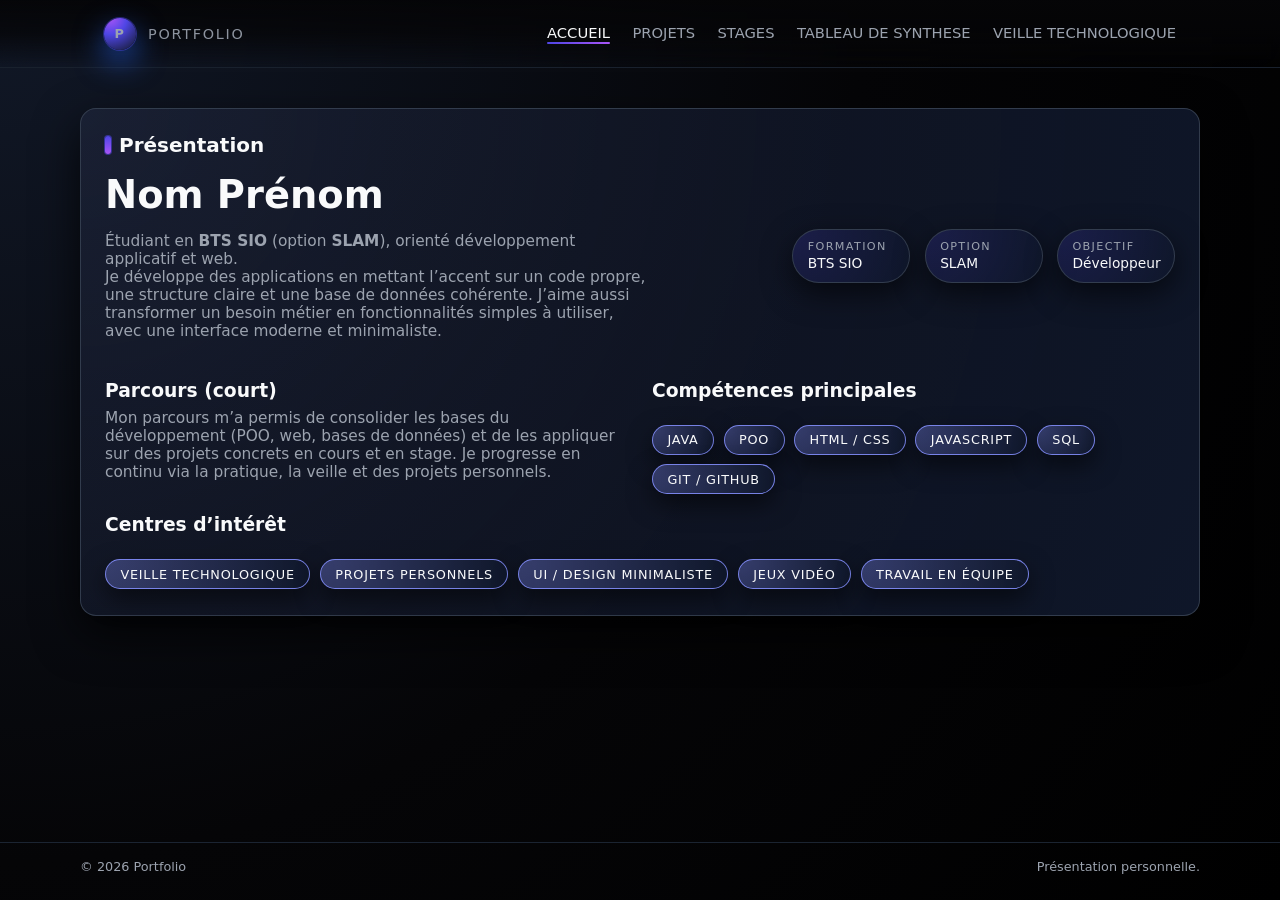
==== commit bbe4a01c: "Ajout des pages tableau et veille" ====
--- a/index.html
+++ b/index.html
@@ -18,6 +18,8 @@
           <a href="index.html" class="nav-link active">ACCUEIL</a>
           <a href="projets.html" class="nav-link">PROJETS</a>
           <a href="stages.html" class="nav-link">STAGES</a>
+          <a href="tableau-synthese.html" class="nav-link">TABLEAU DE SYNTHESE</a>
+          <a href="veille-technologique.html" class="nav-link">VEILLE TECHNOLOGIQUE</a>
         </nav>
       </div>
     </header>
--- a/Styles.css
+++ b/Styles.css
@@ -549,6 +549,44 @@
     background: radial-gradient(circle at top left, rgba(196, 181, 253, 0.28), rgba(15, 23, 42, 0.98));
   }
 
+  /* Tableau de synthèse */
+  .synthese-wrapper {
+    display: flex;
+    flex-direction: column;
+    gap: 1.1rem;
+  }
+
+  .synthese-viewer {
+    border-radius: var(--radius-md);
+    border: 1px dashed rgba(75, 85, 99, 0.9);
+    background: radial-gradient(circle at top left, rgba(31, 41, 55, 0.75), rgba(3, 7, 18, 0.95));
+    padding: 1.4rem 1.2rem;
+    min-height: 220px;
+    display: flex;
+    align-items: center;
+    justify-content: center;
+    text-align: center;
+  }
+
+  .synthese-viewer img,
+  .synthese-viewer iframe {
+    max-width: 100%;
+    max-height: 70vh;
+    border-radius: calc(var(--radius-md) - 2px);
+    border: 1px solid rgba(55, 65, 81, 0.9);
+    box-shadow: 0 18px 40px rgba(0, 0, 0, 0.8);
+    background: #000;
+  }
+
+  .synthese-placeholder-text {
+    font-size: 0.9rem;
+    color: var(--text-muted);
+  }
+
+  .synthese-actions {
+    margin-top: 0.3rem;
+  }
+
   .link-item small {
     font-size: 0.8rem;
     color: var(--text-muted);
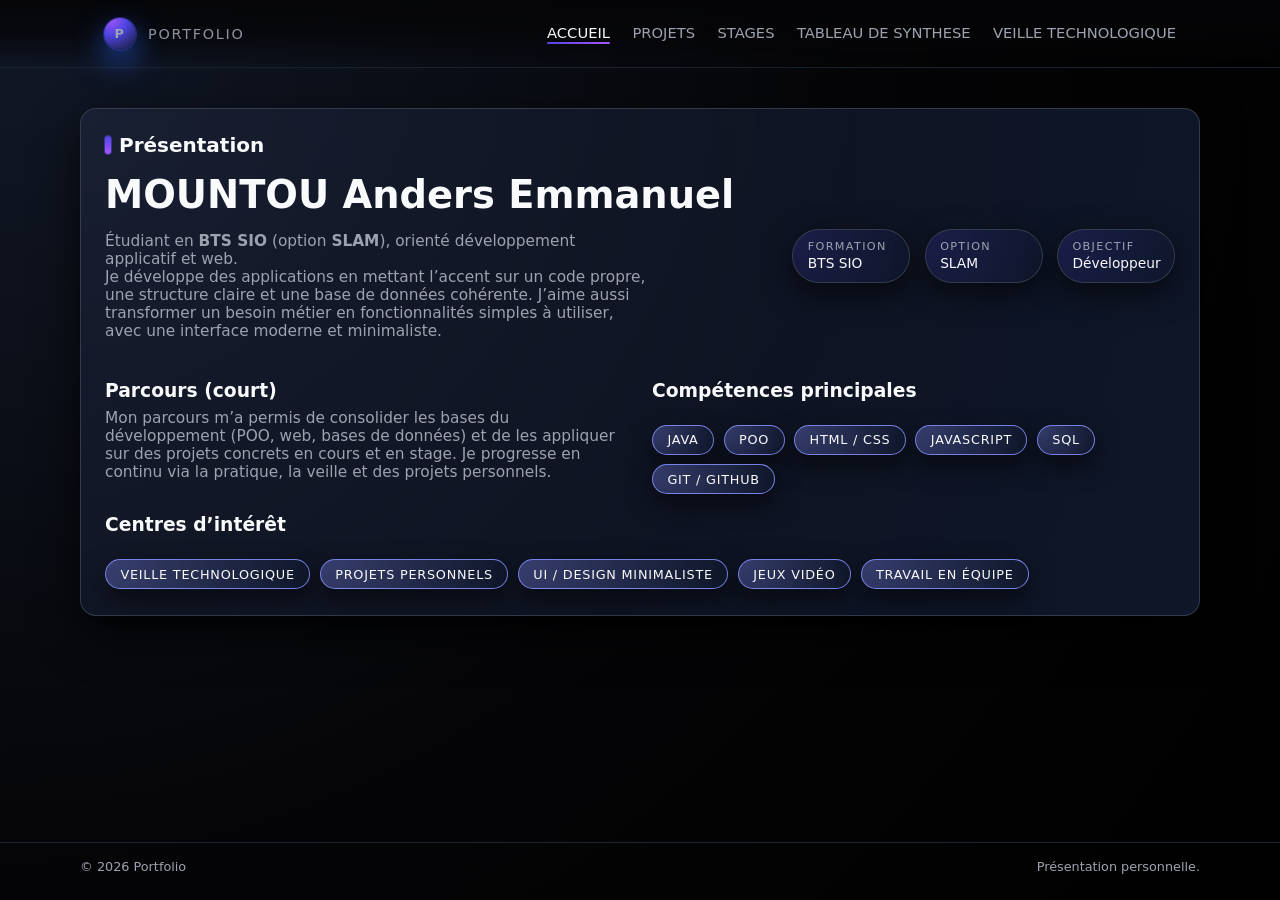
==== commit 2c4ba676: "Ajout des images" ====
--- a/index.html
+++ b/index.html
@@ -30,7 +30,7 @@
 
         <div class="intro">
           <div class="intro-text">
-            <h1>Nom Prénom</h1>
+            <h1>MOUNTOU Anders Emmanuel</h1>
             <p class="muted">
               Étudiant en <strong>BTS SIO</strong> (option <strong>SLAM</strong>), orienté développement
               applicatif et web.
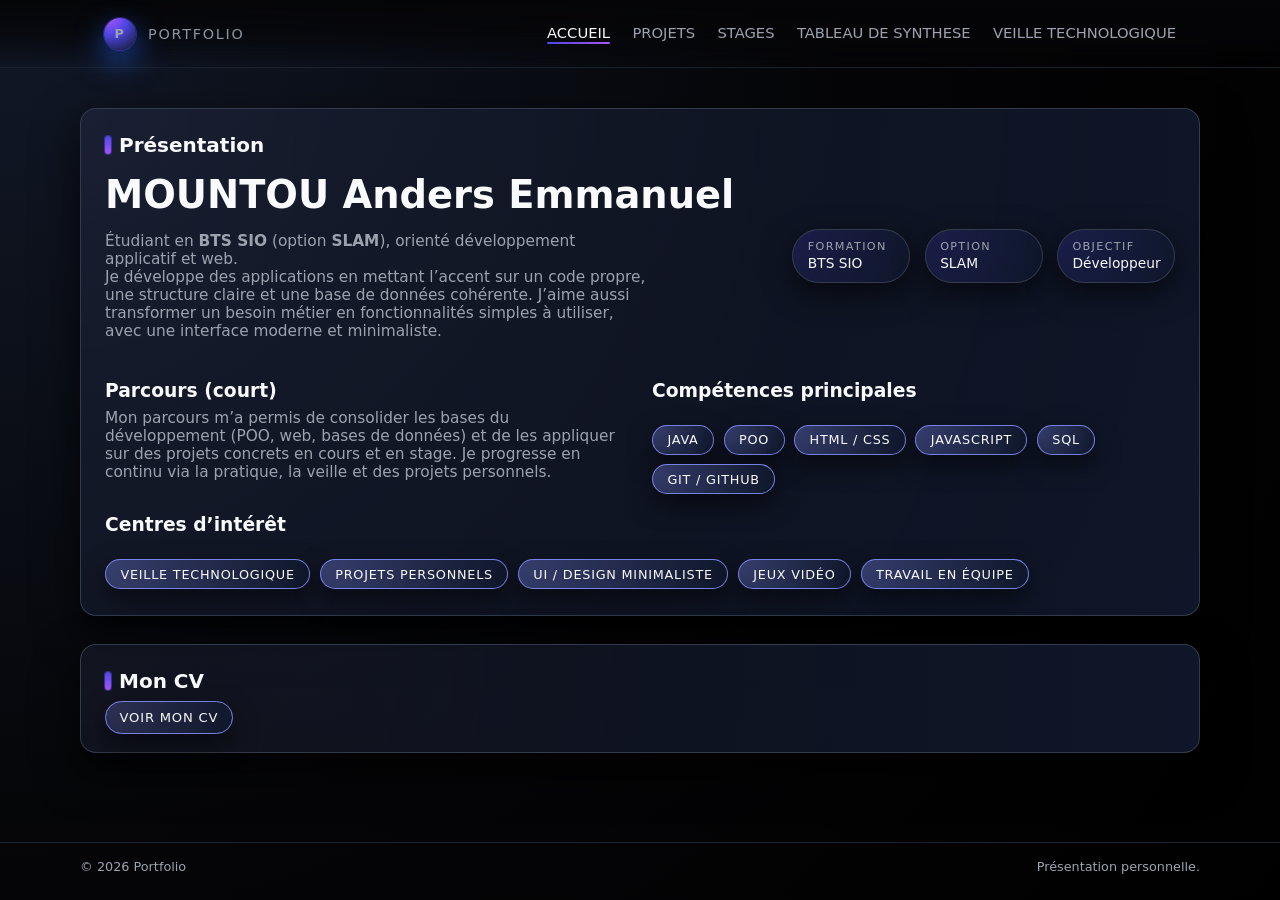
==== commit fcec69d8: "maj" ====
--- a/index.html
+++ b/index.html
@@ -92,6 +92,11 @@
           </div>
         </div>
       </section>
+
+      <section class="container" id="cv">
+        <h2>Mon CV</h2>
+        <a href="Asset/mon cv/Alternance anders2.pdf" target="_blank" class="btn-link">Voir mon CV</a>
+      </section>
     </main>
 
     <footer>
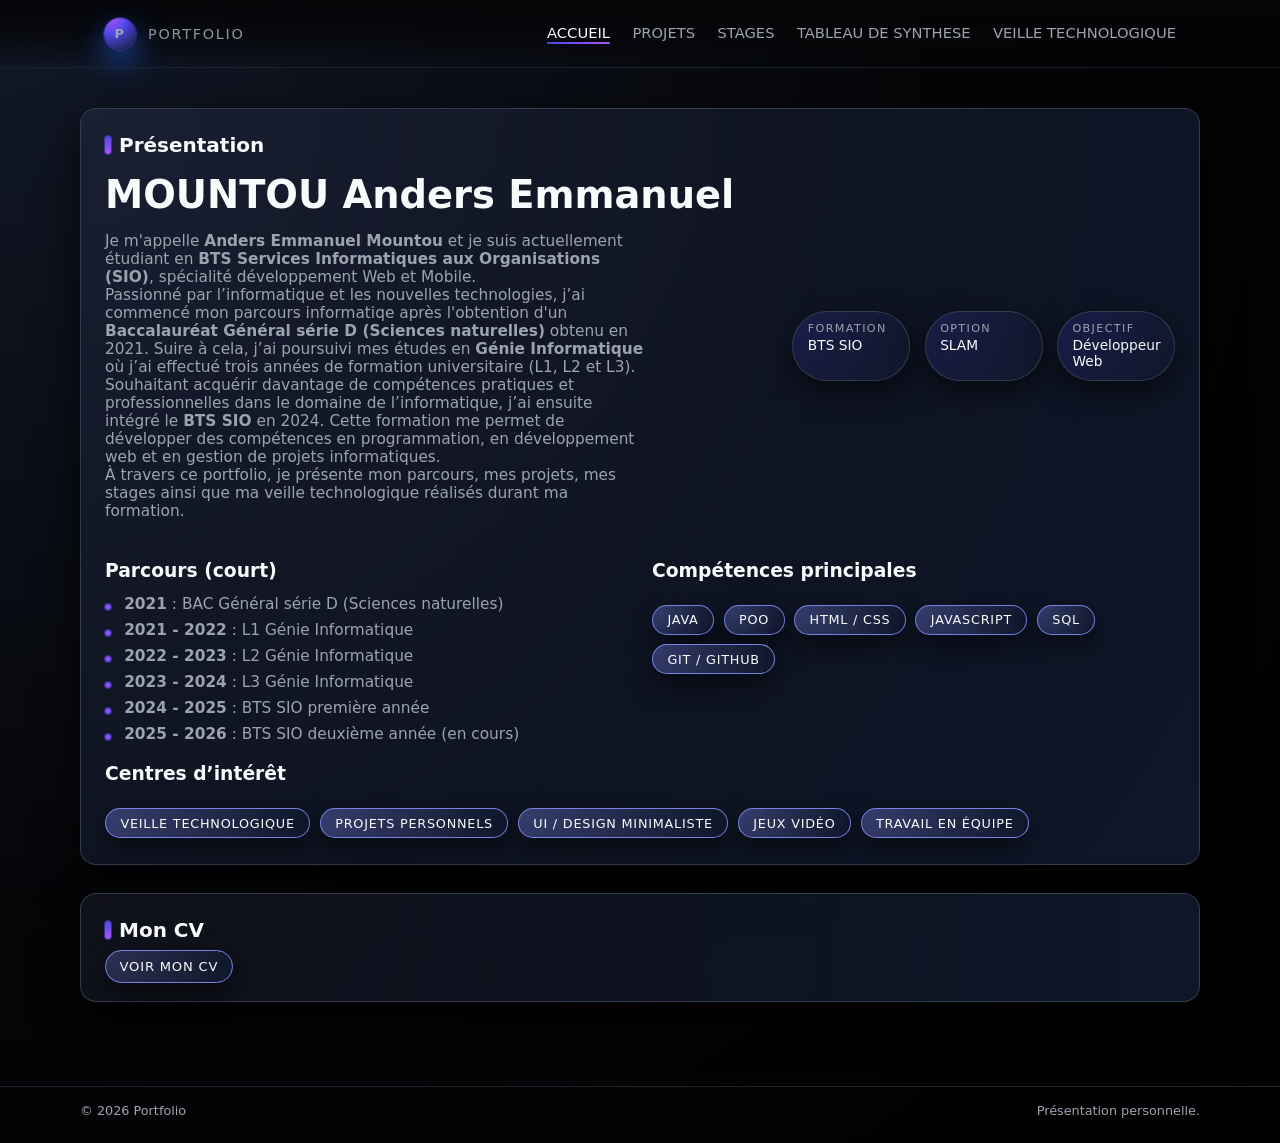
==== commit a81c5503: "maj index" ====
--- a/index.html
+++ b/index.html
@@ -32,13 +32,21 @@
           <div class="intro-text">
             <h1>MOUNTOU Anders Emmanuel</h1>
             <p class="muted">
-              Étudiant en <strong>BTS SIO</strong> (option <strong>SLAM</strong>), orienté développement
-              applicatif et web.
-            </p>
-            <p>
-              Je développe des applications en mettant l’accent sur un code propre, une structure claire et
-              une base de données cohérente. J’aime aussi transformer un besoin métier en fonctionnalités
-              simples à utiliser, avec une interface moderne et minimaliste.
+              Je m'appelle <strong>Anders Emmanuel Mountou</strong> et je suis actuellement étudiant en 
+              <strong>BTS Services Informatiques aux Organisations (SIO)</strong>, spécialité développement Web et Mobile.
+              <br>
+              Passionné par l’informatique et les nouvelles technologies, j’ai commencé mon parcours informatiqe après l'obtention d'un 
+              <strong>Baccalauréat Général série D (Sciences naturelles)</strong> obtenu en 2021. 
+              Suire à cela, j’ai poursuivi mes études en <strong>Génie Informatique</strong> où j’ai 
+              effectué trois années de formation universitaire (L1, L2 et L3). 
+              <br>
+              Souhaitant acquérir davantage de compétences pratiques et professionnelles dans le domaine 
+              de l’informatique, j’ai ensuite intégré le <strong>BTS SIO</strong> en 2024. 
+              Cette formation me permet de développer des compétences en programmation, en développement 
+              web et en gestion de projets informatiques.
+              <br>
+              À travers ce portfolio, je présente mon parcours, mes projets, mes stages ainsi que ma 
+              veille technologique réalisés durant ma formation.
             </p>
           </div>
 
@@ -53,7 +61,7 @@
             </div>
             <div class="pill">
               <span class="pill-label">Objectif</span>
-              <span class="pill-value">Développeur</span>
+              <span class="pill-value">Développeur Web</span>
             </div>
           </div>
         </div>
@@ -61,11 +69,16 @@
         <div class="grid-2">
           <div class="text-block">
             <h3>Parcours (court)</h3>
-            <p class="muted">
-              Mon parcours m’a permis de consolider les bases du développement (POO, web, bases de données)
-              et de les appliquer sur des projets concrets en cours et en stage. Je progresse en continu via
-              la pratique, la veille et des projets personnels.
-            </p>
+            <div class="text-block">
+              <ul class="list">
+                <li><strong>2021</strong> : BAC Général série D (Sciences naturelles)</li>
+                <li><strong>2021 - 2022</strong> : L1 Génie Informatique</li>
+                <li><strong>2022 - 2023</strong> : L2 Génie Informatique</li>
+                <li><strong>2023 - 2024</strong> : L3 Génie Informatique</li>
+                <li><strong>2024 - 2025</strong> : BTS SIO première année</li>
+                <li><strong>2025 - 2026</strong> : BTS SIO deuxième année (en cours)</li>
+              </ul>
+            </div>
           </div>
 
           <div class="text-block">
@@ -93,6 +106,7 @@
         </div>
       </section>
 
+
       <section class="container" id="cv">
         <h2>Mon CV</h2>
         <a href="Asset/mon cv/Alternance anders2.pdf" target="_blank" class="btn-link">Voir mon CV</a>
